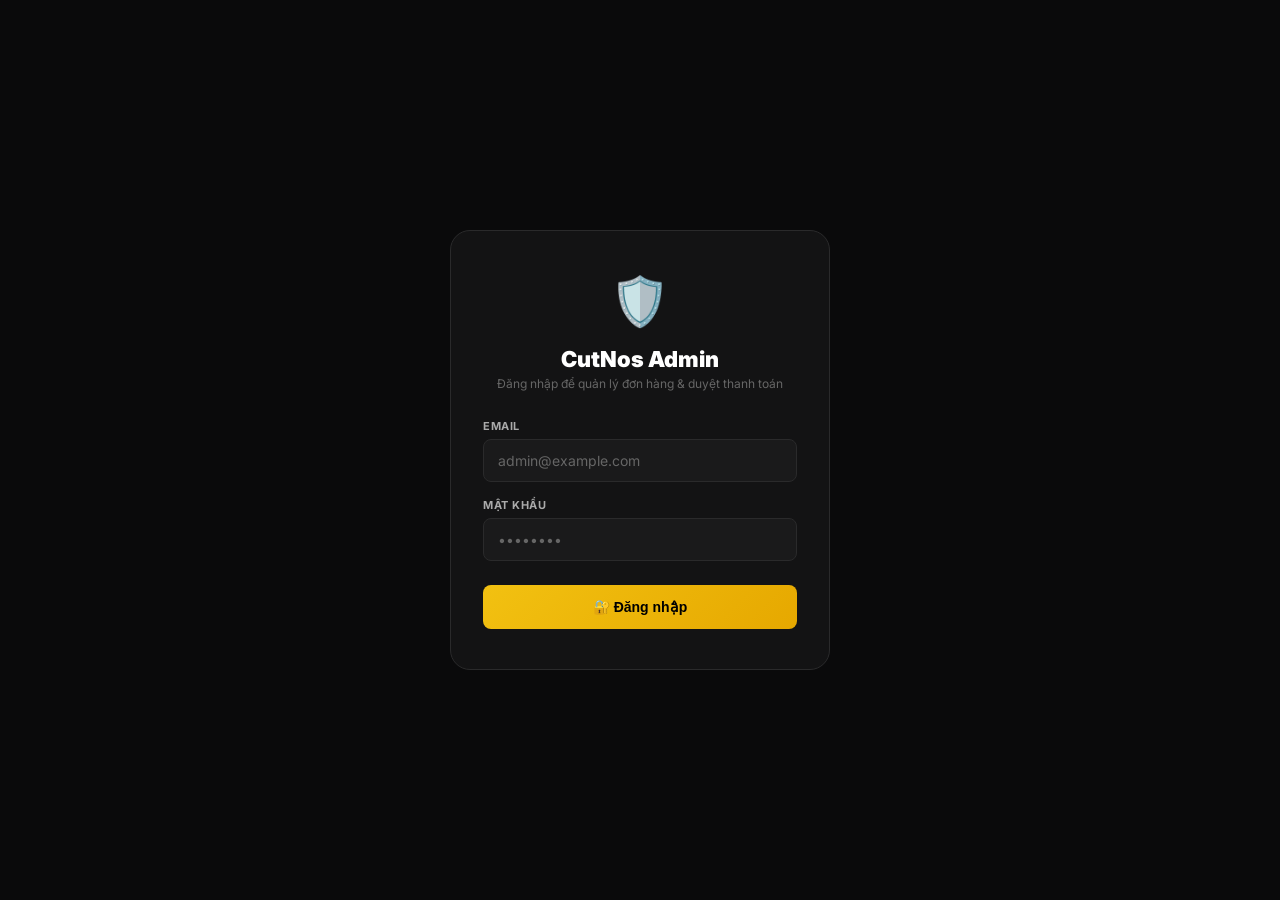
==== admin.html @ 940f5658 "update admin page for approve payment" ====
<!DOCTYPE html>
<html lang="vi">
<head>
  <meta charset="UTF-8">
  <meta name="viewport" content="width=device-width, initial-scale=1.0, maximum-scale=1.0, user-scalable=no">
  <title>CutNos Admin — Duyệt Thanh Toán</title>
  <meta name="robots" content="noindex, nofollow">
  <link href="https://fonts.googleapis.com/css2?family=Inter:wght@400;500;600;700;800;900&display=swap" rel="stylesheet">
  <style>
    *, *::before, *::after { box-sizing: border-box; margin: 0; padding: 0; }

    :root {
      --bg-primary: #0a0a0b;
      --bg-secondary: #131314;
      --bg-card: #1a1a1b;
      --border: #2a2a2b;
      --border-hover: #3a3a3b;
      --text-primary: #ffffff;
      --text-secondary: #aaaaaa;
      --text-muted: #666666;
      --accent: #f2c111;
      --accent-bg: rgba(242, 193, 17, 0.12);
      --success: #34d399;
      --success-bg: #064e3b;
      --success-btn: #059669;
      --danger: #f87171;
      --danger-bg: #450a0a;
      --danger-btn: #7f1d1d;
      --warning: #fbbf24;
      --warning-bg: #78350f;
      --pending-text: #999999;
      --pending-bg: #333333;
      --radius: 12px;
      --radius-sm: 8px;
    }

    html { font-size: 16px; -webkit-text-size-adjust: 100%; }

    body {
      font-family: 'Inter', system-ui, -apple-system, sans-serif;
      background: var(--bg-primary);
      color: var(--text-primary);
      min-height: 100vh;
      min-height: 100dvh;
      -webkit-font-smoothing: antialiased;
    }

    /* ═══════════ LOGIN ═══════════ */
    .login-container {
      display: flex; align-items: center; justify-content: center;
      min-height: 100vh; min-height: 100dvh; padding: 24px;
    }

    .login-card {
      width: 100%; max-width: 380px;
      background: var(--bg-secondary); border: 1px solid var(--border);
      border-radius: 20px; padding: 40px 32px; text-align: center;
      animation: fadeSlideUp 0.5s ease;
    }

    .login-icon { font-size: 48px; margin-bottom: 16px; }
    .login-title { font-size: 22px; font-weight: 900; margin-bottom: 4px; }
    .login-subtitle { font-size: 12px; color: var(--text-muted); margin-bottom: 28px; }

    .form-group { margin-bottom: 16px; text-align: left; }

    .form-label {
      display: block; font-size: 11px; font-weight: 700;
      color: var(--text-secondary); margin-bottom: 6px;
      text-transform: uppercase; letter-spacing: 0.5px;
    }

    .form-input {
      width: 100%; padding: 12px 14px;
      background: var(--bg-card); border: 1px solid var(--border);
      border-radius: var(--radius-sm); color: var(--text-primary);
      font-size: 14px; font-family: inherit; outline: none;
      transition: border-color 0.2s;
    }

    .form-input:focus { border-color: var(--accent); }
    .form-input::placeholder { color: var(--text-muted); }

    .login-btn {
      width: 100%; padding: 14px;
      background: linear-gradient(135deg, var(--accent), #e6a800);
      color: #000; border: none; border-radius: var(--radius-sm);
      font-size: 14px; font-weight: 800; cursor: pointer;
      transition: opacity 0.2s, transform 0.1s; margin-top: 8px;
    }

    .login-btn:hover { opacity: 0.9; }
    .login-btn:active { transform: scale(0.98); }
    .login-btn:disabled { opacity: 0.5; cursor: not-allowed; }

    .login-error {
      background: var(--danger-bg); color: var(--danger);
      padding: 10px 14px; border-radius: var(--radius-sm);
      font-size: 12px; font-weight: 600; margin-top: 16px; display: none;
    }

    .login-error.show { display: block; animation: shake 0.4s ease; }

    /* ═══════════ DASHBOARD ═══════════ */
    .admin-header {
      background: var(--bg-secondary); border-bottom: 1px solid var(--border);
      padding: 14px 16px; display: flex; justify-content: space-between;
      align-items: center; position: sticky; top: 0; z-index: 100;
      backdrop-filter: blur(12px); -webkit-backdrop-filter: blur(12px);
    }

    .admin-header h1 { font-size: 15px; font-weight: 900; }
    .admin-header-sub { font-size: 9px; color: var(--text-muted); margin-top: 1px; }
    .admin-header-right { text-align: right; }
    .admin-email { font-size: 10px; color: var(--accent); font-weight: 700; }
    .admin-role { font-size: 9px; color: var(--text-muted); }

    .logout-btn {
      font-size: 9px; color: var(--danger); background: none; border: none;
      cursor: pointer; padding: 2px 0; font-weight: 600; font-family: inherit;
    }

    .logout-btn:hover { text-decoration: underline; }

    .admin-content { max-width: 700px; margin: 0 auto; padding: 16px; }

    /* Filter */
    .filter-bar { display: flex; gap: 8px; margin-bottom: 16px; flex-wrap: wrap; }

    .filter-btn {
      padding: 8px 14px; border-radius: var(--radius-sm);
      border: 1px solid var(--border); background: var(--bg-card);
      color: var(--text-muted); font-weight: 700; font-size: 11px;
      cursor: pointer; font-family: inherit; transition: all 0.2s; white-space: nowrap;
    }

    .filter-btn.active {
      border-color: var(--accent); background: var(--accent-bg); color: var(--accent);
    }

    .refresh-btn {
      margin-left: auto; padding: 8px 14px; border-radius: var(--radius-sm);
      border: 1px solid var(--border); background: var(--bg-card);
      color: var(--text-muted); font-weight: 700; font-size: 11px;
      cursor: pointer; font-family: inherit; transition: all 0.2s;
    }

    .refresh-btn:active { transform: scale(0.95); }

    /* Order Cards */
    .order-card {
      background: var(--bg-card); border: 1px solid var(--border);
      border-radius: var(--radius); padding: 16px; margin-bottom: 12px;
      animation: fadeSlideUp 0.3s ease; transition: border-color 0.2s;
    }

    .order-card:hover { border-color: var(--border-hover); }

    .order-header {
      display: flex; justify-content: space-between;
      align-items: center; margin-bottom: 12px;
    }

    .order-id {
      font-size: 13px; font-weight: 900; color: var(--accent);
      font-family: 'Courier New', monospace;
    }

    .status-badge { padding: 3px 10px; border-radius: 6px; font-size: 10px; font-weight: 800; }
    .status-pending { background: var(--pending-bg); color: var(--pending-text); }
    .status-waiting { background: var(--warning-bg); color: var(--warning); }
    .status-approved { background: var(--success-bg); color: var(--success); }
    .status-rejected { background: var(--danger-bg); color: var(--danger); }

    .order-details {
      display: grid; grid-template-columns: 1fr 1fr;
      gap: 8px; font-size: 11px; color: var(--text-secondary);
    }

    .order-details .detail-full { grid-column: 1 / -1; }
    .order-details .val { color: var(--text-primary); font-weight: 600; }
    .order-details .val-amount { color: var(--accent); font-weight: 700; }
    .order-details .val-transfer { color: var(--success); font-weight: 700; }

    .order-actions { display: flex; gap: 8px; margin-top: 14px; }

    .btn-approve, .btn-reject {
      flex: 1; padding: 10px; border: none; border-radius: var(--radius-sm);
      font-weight: 800; font-size: 11px; cursor: pointer; font-family: inherit;
      transition: opacity 0.2s, transform 0.1s;
    }

    .btn-approve { background: var(--success-btn); color: #fff; }
    .btn-reject { background: var(--danger-btn); color: #fca5a5; }
    .btn-approve:active, .btn-reject:active { transform: scale(0.97); }
    .btn-approve:disabled, .btn-reject:disabled { opacity: 0.5; cursor: not-allowed; }

    .order-timestamp { font-size: 10px; margin-top: 8px; }
    .order-timestamp.approved { color: var(--success); }
    .order-timestamp.rejected { color: var(--danger); }

    .empty-state, .loading-state {
      text-align: center; padding: 48px 24px;
      color: var(--text-muted); font-size: 13px;
    }

    .loading-state { color: var(--accent); }
    .empty-icon { font-size: 40px; margin-bottom: 12px; }

    /* Toast */
    .toast {
      position: fixed; bottom: 24px; left: 50%;
      transform: translateX(-50%) translateY(100px);
      background: var(--bg-card); border: 1px solid var(--border);
      border-radius: var(--radius-sm); padding: 12px 20px;
      font-size: 12px; font-weight: 600; z-index: 1000;
      opacity: 0; transition: all 0.3s ease; pointer-events: none; max-width: 90vw;
    }

    .toast.show { transform: translateX(-50%) translateY(0); opacity: 1; }
    .toast.success { border-color: var(--success-btn); color: var(--success); }
    .toast.error { border-color: var(--danger-btn); color: var(--danger); }

    /* Animations */
    @keyframes fadeSlideUp {
      from { opacity: 0; transform: translateY(12px); }
      to { opacity: 1; transform: translateY(0); }
    }

    @keyframes shake {
      0%, 100% { transform: translateX(0); }
      25% { transform: translateX(-6px); }
      75% { transform: translateX(6px); }
    }

    @keyframes spin { to { transform: rotate(360deg); } }
    .spin { display: inline-block; animation: spin 1s linear infinite; }

    @media (max-width: 420px) {
      .login-card { padding: 32px 20px; }
      .order-details { grid-template-columns: 1fr; }
      .admin-header h1 { font-size: 13px; }
    }
  </style>
</head>
<body>
  <div id="admin-root"></div>
  <div id="toast" class="toast"></div>

  <script>
    // ═══════════════════════════════════════════════════════════
    // CutNos Admin Panel — Web Version
    // Only whitelisted admin email can access
    // ═══════════════════════════════════════════════════════════

    const ADMIN_EMAILS = ['thanhson.official@gmail.com'];

    const FIREBASE_CONFIG = {
      apiKey: 'AIzaSyCws6uxaHxMp0XwhNhdqJhmlISBZ75vSJE',
      projectId: 'cut-nos'
    };

    const AUTH_URL = 'https://identitytoolkit.googleapis.com/v1/accounts';
    const FIRESTORE_URL = `https://firestore.googleapis.com/v1/projects/${FIREBASE_CONFIG.projectId}/databases/(default)/documents`;

    // ═══════ STATE ═══════
    const state = {
      screen: 'login',
      token: '',
      refreshToken: '',
      email: '',
      orders: [],
      filter: 'waiting_confirmation',
      loading: false,
      actionLoading: null,
      loginLoading: false,
      loginError: ''
    };

    // ═══════ SESSION ═══════
    function saveSession() {
      try {
        localStorage.setItem('cutnos_admin_session', JSON.stringify({
          token: state.token, refreshToken: state.refreshToken, email: state.email
        }));
      } catch (e) {}
    }

    function loadSession() {
      try {
        const d = JSON.parse(localStorage.getItem('cutnos_admin_session') || '{}');
        if (d.token && d.email && ADMIN_EMAILS.includes(d.email.toLowerCase())) {
          state.token = d.token;
          state.refreshToken = d.refreshToken || '';
          state.email = d.email;
          return true;
        }
      } catch (e) {}
      return false;
    }

    function clearSession() {
      state.token = ''; state.refreshToken = ''; state.email = '';
      state.orders = []; state.screen = 'login';
      try { localStorage.removeItem('cutnos_admin_session'); } catch (e) {}
    }

    // ═══════ AUTH ═══════
    async function loginWithEmail(email, password) {
      // Check admin whitelist BEFORE calling Firebase
      if (!ADMIN_EMAILS.includes(email.toLowerCase())) {
        throw new Error('⛔ Email này không có quyền truy cập Admin Panel');
      }

      const res = await fetch(`${AUTH_URL}:signInWithPassword?key=${FIREBASE_CONFIG.apiKey}`, {
        method: 'POST',
        headers: { 'Content-Type': 'application/json' },
        body: JSON.stringify({ email, password, returnSecureToken: true })
      });

      const data = await res.json();
      if (!res.ok) {
        const msg = data.error?.message || 'Đăng nhập thất bại';
        const friendly = {
          'EMAIL_NOT_FOUND': 'Email không tồn tại',
          'INVALID_PASSWORD': 'Mật khẩu không đúng',
          'INVALID_LOGIN_CREDENTIALS': 'Email hoặc mật khẩu không đúng',
          'USER_DISABLED': 'Tài khoản đã bị vô hiệu hóa',
          'TOO_MANY_ATTEMPTS_TRY_LATER': 'Quá nhiều lần thử. Vui lòng đợi.'
        };
        throw new Error(friendly[msg] || msg);
      }

      return { token: data.idToken, refreshToken: data.refreshToken, email: data.email };
    }

    async function refreshAuthToken() {
      if (!state.refreshToken) return false;
      try {
        const res = await fetch(`https://securetoken.googleapis.com/v1/token?key=${FIREBASE_CONFIG.apiKey}`, {
          method: 'POST',
          headers: { 'Content-Type': 'application/x-www-form-urlencoded' },
          body: `grant_type=refresh_token&refresh_token=${state.refreshToken}`
        });
        const data = await res.json();
        if (res.ok && data.id_token) {
          state.token = data.id_token;
          state.refreshToken = data.refresh_token || state.refreshToken;
          saveSession();
          return true;
        }
      } catch (e) {}
      return false;
    }

    // ═══════ FIRESTORE ═══════
    async function firestoreRequest(path, options = {}) {
      let res = await fetch(`${FIRESTORE_URL}${path}`, {
        ...options,
        headers: {
          'Content-Type': 'application/json',
          'Authorization': `Bearer ${state.token}`,
          ...(options.headers || {})
        }
      });

      if (res.status === 401 || res.status === 403) {
        const refreshed = await refreshAuthToken();
        if (refreshed) {
          res = await fetch(`${FIRESTORE_URL}${path}`, {
            ...options,
            headers: {
              'Content-Type': 'application/json',
              'Authorization': `Bearer ${state.token}`,
              ...(options.headers || {})
            }
          });
        } else {
          clearSession(); render();
          showToast('Phiên đăng nhập hết hạn. Vui lòng đăng nhập lại.', 'error');
          throw new Error('Session expired');
        }
      }
      return res;
    }

    function parseOrderFields(fields) {
      return {
        orderId: fields?.orderId?.stringValue || '',
        userId: fields?.userId?.stringValue || '',
        userEmail: fields?.userEmail?.stringValue || '',
        userName: fields?.userName?.stringValue || '',
        plan: fields?.plan?.stringValue || 'monthly',
        amount: parseInt(fields?.amount?.integerValue || '0', 10),
        status: fields?.status?.stringValue || 'pending',
        transferContent: fields?.transferContent?.stringValue || '',
        createdAt: fields?.createdAt?.stringValue || '',
        approvedAt: fields?.approvedAt?.stringValue || null,
        rejectedAt: fields?.rejectedAt?.stringValue || null
      };
    }

    async function loadOrders() {
      state.loading = true; render();
      try {
        const query = state.filter === 'waiting_confirmation'
          ? {
              structuredQuery: {
                from: [{ collectionId: 'orders' }],
                where: { fieldFilter: { field: { fieldPath: 'status' }, op: 'EQUAL', value: { stringValue: 'waiting_confirmation' } } },
                orderBy: [{ field: { fieldPath: 'createdAt' }, direction: 'DESCENDING' }]
              }
            }
          : {
              structuredQuery: {
                from: [{ collectionId: 'orders' }],
                orderBy: [{ field: { fieldPath: 'createdAt' }, direction: 'DESCENDING' }],
                limit: 100
              }
            };

        const res = await firestoreRequest(':runQuery', { method: 'POST', body: JSON.stringify(query) });
        if (!res.ok) { state.orders = []; }
        else {
          const results = await res.json();
          state.orders = Array.isArray(results)
            ? results.filter(r => r.document?.fields).map(r => parseOrderFields(r.document.fields))
            : [];
        }
      } catch (e) {
        if (e.message !== 'Session expired') { state.orders = []; }
      }
      state.loading = false; render();
    }

    async function approveOrder(orderId) {
      if (!confirm(`Xác nhận DUYỆT đơn hàng ${orderId}?\n\nĐiều này sẽ áp dụng gói PRO cho user.`)) return;
      state.actionLoading = orderId; render();

      try {
        const orderRes = await firestoreRequest(`/orders/${orderId}`);
        if (!orderRes.ok) throw new Error('Không tìm thấy đơn hàng');
        const orderData = await orderRes.json();
        const order = parseOrderFields(orderData.fields);
        if (order.status === 'approved') throw new Error('Đơn hàng đã được duyệt trước đó');

        await firestoreRequest(`/orders/${orderId}?updateMask.fieldPaths=status&updateMask.fieldPaths=approvedAt`, {
          method: 'PATCH',
          body: JSON.stringify({ fields: {
            status: { stringValue: 'approved' },
            approvedAt: { stringValue: new Date().toISOString() }
          }})
        });

        // Upgrade user PRO
        const userId = order.userId;
        let baseDate = new Date();
        try {
          const userRes = await firestoreRequest(`/users/${userId}`);
          if (userRes.ok) {
            const ud = await userRes.json();
            const tier = ud.fields?.tier?.stringValue;
            const exp = ud.fields?.pro_expires_at?.stringValue;
            if (tier === 'pro' && exp) {
              const d = new Date(exp);
              if (!isNaN(d.getTime()) && d > baseDate) baseDate = d;
            }
          }
        } catch (e) {}

        let addDays = 30;
        if (order.plan === 'weekly') addDays = 7;
        else if (order.plan === 'yearly') addDays = 365;
        const proExpiresAt = new Date(baseDate.getTime() + addDays * 86400000).toISOString();

        await firestoreRequest(`/users/${userId}?updateMask.fieldPaths=tier&updateMask.fieldPaths=post_limit&updateMask.fieldPaths=workflow_limit&updateMask.fieldPaths=pro_expires_at&updateMask.fieldPaths=updatedAt`, {
          method: 'PATCH',
          body: JSON.stringify({ fields: {
            tier: { stringValue: 'pro' },
            post_limit: { integerValue: 999999 },
            workflow_limit: { integerValue: 999999 },
            pro_expires_at: { stringValue: proExpiresAt },
            updatedAt: { stringValue: new Date().toISOString() }
          }})
        });

        showToast(`✅ Đã duyệt đơn ${orderId}!`, 'success');
        await loadOrders();
      } catch (e) {
        showToast('Lỗi: ' + (e.message || 'Unknown'), 'error');
      }
      state.actionLoading = null; render();
    }

    async function rejectOrder(orderId) {
      if (!confirm(`Xác nhận TỪ CHỐI đơn hàng ${orderId}?`)) return;
      state.actionLoading = orderId; render();

      try {
        await firestoreRequest(`/orders/${orderId}?updateMask.fieldPaths=status&updateMask.fieldPaths=rejectedAt`, {
          method: 'PATCH',
          body: JSON.stringify({ fields: {
            status: { stringValue: 'rejected' },
            rejectedAt: { stringValue: new Date().toISOString() }
          }})
        });
        showToast(`❌ Đã từ chối đơn ${orderId}`, 'success');
        await loadOrders();
      } catch (e) {
        showToast('Lỗi: ' + (e.message || 'Unknown'), 'error');
      }
      state.actionLoading = null; render();
    }

    // ═══════ HELPERS ═══════
    function formatDate(iso) {
      if (!iso) return '—';
      return new Date(iso).toLocaleString('vi-VN');
    }

    function formatAmount(amount) { return amount.toLocaleString('vi-VN') + 'đ'; }

    function planLabel(plan) {
      if (plan === 'weekly') return '📅 Tuần (7 ngày)';
      if (plan === 'yearly') return '🗓️ Năm (365 ngày)';
      return '📆 Tháng (30 ngày)';
    }

    function statusBadge(status) {
      const map = {
        pending:              { cls: 'status-pending', label: 'Chờ CK' },
        waiting_confirmation: { cls: 'status-waiting', label: '⏳ Chờ duyệt' },
        approved:             { cls: 'status-approved', label: '✅ Đã duyệt' },
        rejected:             { cls: 'status-rejected', label: '❌ Từ chối' }
      };
      const s = map[status] || map.pending;
      return `<span class="status-badge ${s.cls}">${s.label}</span>`;
    }

    function showToast(message, type) {
      const el = document.getElementById('toast');
      el.textContent = message;
      el.className = `toast ${type} show`;
      clearTimeout(el._timer);
      el._timer = setTimeout(() => { el.className = 'toast'; }, 3000);
    }

    // ═══════ RENDER ═══════
    function render() {
      const root = document.getElementById('admin-root');
      if (!root) return;
      if (state.screen === 'login') {
        root.innerHTML = renderLogin();
        bindLoginEvents();
      } else {
        root.innerHTML = renderDashboard();
        bindDashboardEvents();
      }
    }

    function renderLogin() {
      return `
        <div class="login-container">
          <div class="login-card">
            <div class="login-icon">🛡️</div>
            <div class="login-title">CutNos Admin</div>
            <div class="login-subtitle">Đăng nhập để quản lý đơn hàng & duyệt thanh toán</div>
            <form id="login-form">
              <div class="form-group">
                <label class="form-label" for="email">Email</label>
                <input class="form-input" id="email" type="email" placeholder="admin@example.com" autocomplete="email" required>
              </div>
              <div class="form-group">
                <label class="form-label" for="password">Mật khẩu</label>
                <input class="form-input" id="password" type="password" placeholder="••••••••" autocomplete="current-password" required>
              </div>
              <button type="submit" class="login-btn" id="login-btn">
                ${state.loginLoading ? '<span class="spin">⏳</span> Đang đăng nhập...' : '🔐 Đăng nhập'}
              </button>
            </form>
            <div class="login-error ${state.loginError ? 'show' : ''}">${state.loginError}</div>
          </div>
        </div>`;
    }

    function renderDashboard() {
      const waitingCount = state.filter === 'waiting_confirmation'
        ? state.orders.length
        : state.orders.filter(o => o.status === 'waiting_confirmation').length;

      let ordersHtml;
      if (state.loading) {
        ordersHtml = `<div class="loading-state"><div class="empty-icon"><span class="spin">⏳</span></div>Đang tải đơn hàng...</div>`;
      } else if (state.orders.length === 0) {
        ordersHtml = `<div class="empty-state"><div class="empty-icon">📭</div>Không có đơn hàng nào</div>`;
      } else {
        ordersHtml = state.orders.map(o => `
          <div class="order-card">
            <div class="order-header">
              <span class="order-id">${o.orderId}</span>
              ${statusBadge(o.status)}
            </div>
            <div class="order-details">
              <div>👤 <span class="val">${o.userName || o.userEmail}</span></div>
              <div>📧 ${o.userEmail}</div>
              <div>📦 ${planLabel(o.plan)}</div>
              <div>💰 <span class="val-amount">${formatAmount(o.amount)}</span></div>
              <div class="detail-full">📝 Nội dung CK: <span class="val-transfer">${o.transferContent}</span></div>
              <div class="detail-full">🕐 ${formatDate(o.createdAt)}</div>
            </div>
            ${o.status === 'waiting_confirmation' ? `
              <div class="order-actions">
                <button class="btn-approve" data-approve="${o.orderId}" ${state.actionLoading === o.orderId ? 'disabled' : ''}>
                  ${state.actionLoading === o.orderId ? '<span class="spin">⏳</span> Đang xử lý...' : '✅ Duyệt & Kích hoạt PRO'}
                </button>
                <button class="btn-reject" data-reject="${o.orderId}" ${state.actionLoading === o.orderId ? 'disabled' : ''}>
                  ${state.actionLoading === o.orderId ? '⏳...' : '❌ Từ chối'}
                </button>
              </div>` : ''}
            ${o.status === 'approved' && o.approvedAt ? `<div class="order-timestamp approved">Duyệt lúc: ${formatDate(o.approvedAt)}</div>` : ''}
            ${o.status === 'rejected' && o.rejectedAt ? `<div class="order-timestamp rejected">Từ chối lúc: ${formatDate(o.rejectedAt)}</div>` : ''}
          </div>`).join('');
      }

      return `
        <div class="admin-header">
          <div>
            <h1>🛡️ CutNos Admin</h1>
            <div class="admin-header-sub">Quản lý đơn hàng & duyệt thanh toán PRO</div>
          </div>
          <div class="admin-header-right">
            <div class="admin-email">${state.email}</div>
            <div class="admin-role">Admin</div>
            <button class="logout-btn" id="logout-btn">Đăng xuất</button>
          </div>
        </div>
        <div class="admin-content">
          <div class="filter-bar">
            <button class="filter-btn ${state.filter === 'waiting_confirmation' ? 'active' : ''}" data-filter="waiting_confirmation">
              ⏳ Chờ duyệt (${waitingCount})
            </button>
            <button class="filter-btn ${state.filter === 'all' ? 'active' : ''}" data-filter="all">
              📋 Tất cả
            </button>
            <button class="refresh-btn" id="refresh-btn">🔄 Làm mới</button>
          </div>
          ${ordersHtml}
        </div>`;
    }

    // ═══════ EVENTS ═══════
    function bindLoginEvents() {
      const form = document.getElementById('login-form');
      if (!form) return;
      form.addEventListener('submit', async (e) => {
        e.preventDefault();
        const email = document.getElementById('email').value.trim();
        const password = document.getElementById('password').value;

        if (!email || !password) {
          state.loginError = 'Vui lòng nhập đầy đủ email và mật khẩu';
          render(); return;
        }

        state.loginLoading = true; state.loginError = ''; render();
        try {
          const result = await loginWithEmail(email, password);
          state.token = result.token;
          state.refreshToken = result.refreshToken;
          state.email = result.email;
          state.screen = 'dashboard';
          saveSession(); render(); loadOrders(); startAutoRefresh();
        } catch (err) {
          state.loginError = err.message;
          state.loginLoading = false; render();
        }
      });
    }

    function bindDashboardEvents() {
      document.getElementById('logout-btn')?.addEventListener('click', () => {
        if (confirm('Bạn muốn đăng xuất?')) { clearSession(); render(); }
      });

      document.querySelectorAll('[data-filter]').forEach(btn => {
        btn.addEventListener('click', () => { state.filter = btn.dataset.filter; loadOrders(); });
      });

      document.getElementById('refresh-btn')?.addEventListener('click', () => loadOrders());

      document.querySelectorAll('[data-approve]').forEach(btn => {
        btn.addEventListener('click', () => approveOrder(btn.dataset.approve));
      });

      document.querySelectorAll('[data-reject]').forEach(btn => {
        btn.addEventListener('click', () => rejectOrder(btn.dataset.reject));
      });
    }

    // ═══════ AUTO REFRESH (60s) ═══════
    let autoRefreshTimer = null;
    function startAutoRefresh() {
      stopAutoRefresh();
      autoRefreshTimer = setInterval(() => {
        if (state.screen === 'dashboard' && !state.loading && !state.actionLoading) loadOrders();
      }, 60000);
    }
    function stopAutoRefresh() { if (autoRefreshTimer) { clearInterval(autoRefreshTimer); autoRefreshTimer = null; } }

    document.addEventListener('visibilitychange', () => {
      if (document.hidden) stopAutoRefresh();
      else if (state.screen === 'dashboard') { loadOrders(); startAutoRefresh(); }
    });

    // ═══════ INIT ═══════
    if (loadSession()) {
      state.screen = 'dashboard'; render(); loadOrders(); startAutoRefresh();
    } else {
      state.screen = 'login'; render();
    }
  </script>
</body>
</html>
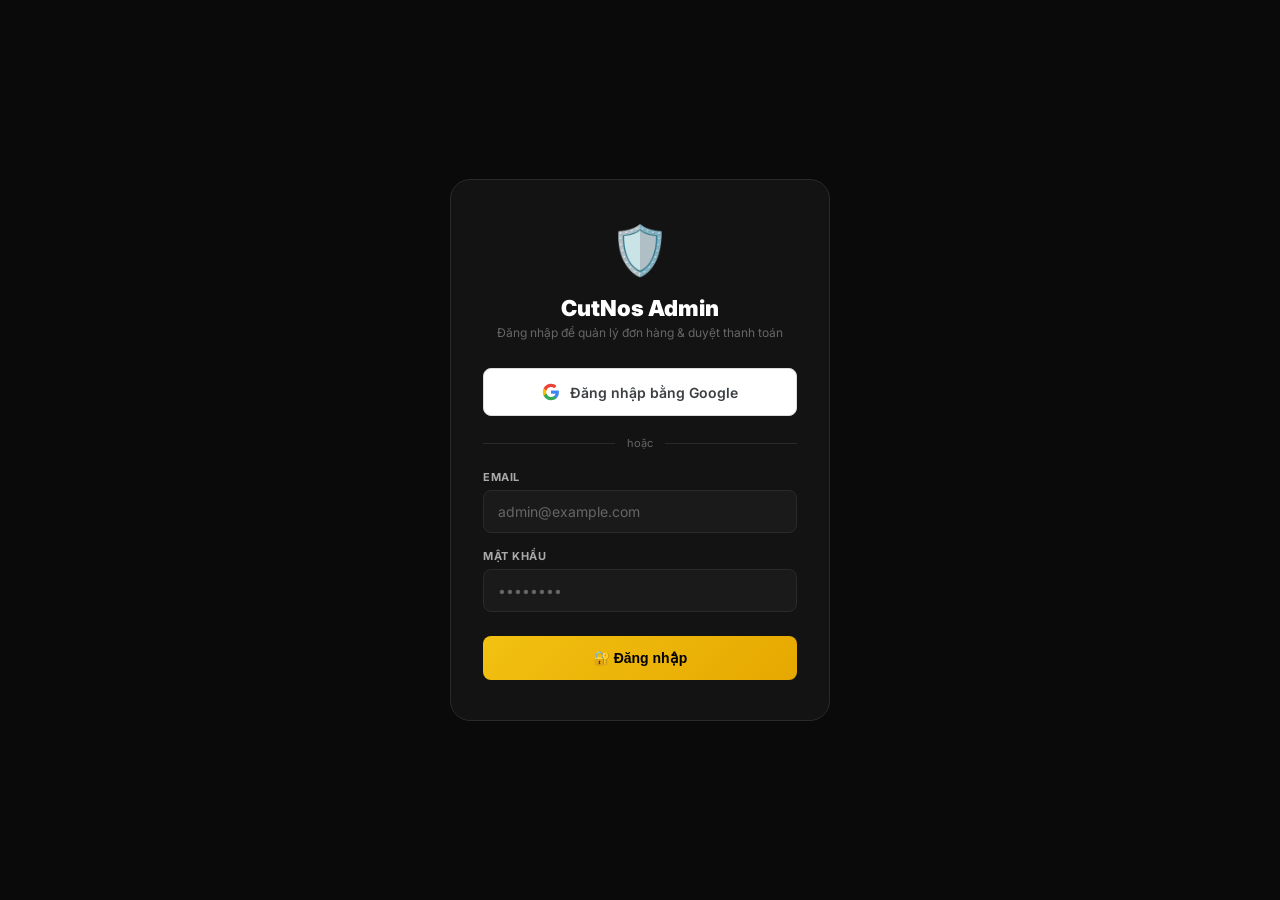
==== commit 59e85b3f: "Add Google Sign-In to admin panel" ====
--- a/admin.html
+++ b/admin.html
@@ -1,13 +1,21 @@
 <!DOCTYPE html>
 <html lang="vi">
+
 <head>
   <meta charset="UTF-8">
   <meta name="viewport" content="width=device-width, initial-scale=1.0, maximum-scale=1.0, user-scalable=no">
   <title>CutNos Admin — Duyệt Thanh Toán</title>
   <meta name="robots" content="noindex, nofollow">
-  <link href="https://fonts.googleapis.com/css2?family=Inter:wght@400;500;600;700;800;900&display=swap" rel="stylesheet">
+  <link href="https://fonts.googleapis.com/css2?family=Inter:wght@400;500;600;700;800;900&display=swap"
+    rel="stylesheet">
   <style>
-    *, *::before, *::after { box-sizing: border-box; margin: 0; padding: 0; }
+    *,
+    *::before,
+    *::after {
+      box-sizing: border-box;
+      margin: 0;
+      padding: 0;
+    }
 
     :root {
       --bg-primary: #0a0a0b;
@@ -34,7 +42,10 @@
       --radius-sm: 8px;
     }
 
-    html { font-size: 16px; -webkit-text-size-adjust: 100%; }
+    html {
+      font-size: 16px;
+      -webkit-text-size-adjust: 100%;
+    }
 
     body {
       font-family: 'Inter', system-ui, -apple-system, sans-serif;
@@ -47,202 +58,527 @@
 
     /* ═══════════ LOGIN ═══════════ */
     .login-container {
-      display: flex; align-items: center; justify-content: center;
-      min-height: 100vh; min-height: 100dvh; padding: 24px;
+      display: flex;
+      align-items: center;
+      justify-content: center;
+      min-height: 100vh;
+      min-height: 100dvh;
+      padding: 24px;
     }
 
     .login-card {
-      width: 100%; max-width: 380px;
-      background: var(--bg-secondary); border: 1px solid var(--border);
-      border-radius: 20px; padding: 40px 32px; text-align: center;
+      width: 100%;
+      max-width: 380px;
+      background: var(--bg-secondary);
+      border: 1px solid var(--border);
+      border-radius: 20px;
+      padding: 40px 32px;
+      text-align: center;
       animation: fadeSlideUp 0.5s ease;
     }
 
-    .login-icon { font-size: 48px; margin-bottom: 16px; }
-    .login-title { font-size: 22px; font-weight: 900; margin-bottom: 4px; }
-    .login-subtitle { font-size: 12px; color: var(--text-muted); margin-bottom: 28px; }
-
-    .form-group { margin-bottom: 16px; text-align: left; }
+    .login-icon {
+      font-size: 48px;
+      margin-bottom: 16px;
+    }
+
+    .login-title {
+      font-size: 22px;
+      font-weight: 900;
+      margin-bottom: 4px;
+    }
+
+    .login-subtitle {
+      font-size: 12px;
+      color: var(--text-muted);
+      margin-bottom: 28px;
+    }
+
+    .form-group {
+      margin-bottom: 16px;
+      text-align: left;
+    }
 
     .form-label {
-      display: block; font-size: 11px; font-weight: 700;
-      color: var(--text-secondary); margin-bottom: 6px;
-      text-transform: uppercase; letter-spacing: 0.5px;
+      display: block;
+      font-size: 11px;
+      font-weight: 700;
+      color: var(--text-secondary);
+      margin-bottom: 6px;
+      text-transform: uppercase;
+      letter-spacing: 0.5px;
     }
 
     .form-input {
-      width: 100%; padding: 12px 14px;
-      background: var(--bg-card); border: 1px solid var(--border);
-      border-radius: var(--radius-sm); color: var(--text-primary);
-      font-size: 14px; font-family: inherit; outline: none;
+      width: 100%;
+      padding: 12px 14px;
+      background: var(--bg-card);
+      border: 1px solid var(--border);
+      border-radius: var(--radius-sm);
+      color: var(--text-primary);
+      font-size: 14px;
+      font-family: inherit;
+      outline: none;
       transition: border-color 0.2s;
     }
 
-    .form-input:focus { border-color: var(--accent); }
-    .form-input::placeholder { color: var(--text-muted); }
+    .form-input:focus {
+      border-color: var(--accent);
+    }
+
+    .form-input::placeholder {
+      color: var(--text-muted);
+    }
 
     .login-btn {
-      width: 100%; padding: 14px;
+      width: 100%;
+      padding: 14px;
       background: linear-gradient(135deg, var(--accent), #e6a800);
-      color: #000; border: none; border-radius: var(--radius-sm);
-      font-size: 14px; font-weight: 800; cursor: pointer;
-      transition: opacity 0.2s, transform 0.1s; margin-top: 8px;
-    }
-
-    .login-btn:hover { opacity: 0.9; }
-    .login-btn:active { transform: scale(0.98); }
-    .login-btn:disabled { opacity: 0.5; cursor: not-allowed; }
+      color: #000;
+      border: none;
+      border-radius: var(--radius-sm);
+      font-size: 14px;
+      font-weight: 800;
+      cursor: pointer;
+      transition: opacity 0.2s, transform 0.1s;
+      margin-top: 8px;
+    }
+
+    .login-btn:hover {
+      opacity: 0.9;
+    }
+
+    .login-btn:active {
+      transform: scale(0.98);
+    }
+
+    .login-btn:disabled {
+      opacity: 0.5;
+      cursor: not-allowed;
+    }
 
     .login-error {
-      background: var(--danger-bg); color: var(--danger);
-      padding: 10px 14px; border-radius: var(--radius-sm);
-      font-size: 12px; font-weight: 600; margin-top: 16px; display: none;
-    }
-
-    .login-error.show { display: block; animation: shake 0.4s ease; }
+      background: var(--danger-bg);
+      color: var(--danger);
+      padding: 10px 14px;
+      border-radius: var(--radius-sm);
+      font-size: 12px;
+      font-weight: 600;
+      margin-top: 16px;
+      display: none;
+    }
+
+    .login-error.show {
+      display: block;
+      animation: shake 0.4s ease;
+    }
 
     /* ═══════════ DASHBOARD ═══════════ */
     .admin-header {
-      background: var(--bg-secondary); border-bottom: 1px solid var(--border);
-      padding: 14px 16px; display: flex; justify-content: space-between;
-      align-items: center; position: sticky; top: 0; z-index: 100;
-      backdrop-filter: blur(12px); -webkit-backdrop-filter: blur(12px);
-    }
-
-    .admin-header h1 { font-size: 15px; font-weight: 900; }
-    .admin-header-sub { font-size: 9px; color: var(--text-muted); margin-top: 1px; }
-    .admin-header-right { text-align: right; }
-    .admin-email { font-size: 10px; color: var(--accent); font-weight: 700; }
-    .admin-role { font-size: 9px; color: var(--text-muted); }
+      background: var(--bg-secondary);
+      border-bottom: 1px solid var(--border);
+      padding: 14px 16px;
+      display: flex;
+      justify-content: space-between;
+      align-items: center;
+      position: sticky;
+      top: 0;
+      z-index: 100;
+      backdrop-filter: blur(12px);
+      -webkit-backdrop-filter: blur(12px);
+    }
+
+    .admin-header h1 {
+      font-size: 15px;
+      font-weight: 900;
+    }
+
+    .admin-header-sub {
+      font-size: 9px;
+      color: var(--text-muted);
+      margin-top: 1px;
+    }
+
+    .admin-header-right {
+      text-align: right;
+    }
+
+    .admin-email {
+      font-size: 10px;
+      color: var(--accent);
+      font-weight: 700;
+    }
+
+    .admin-role {
+      font-size: 9px;
+      color: var(--text-muted);
+    }
 
     .logout-btn {
-      font-size: 9px; color: var(--danger); background: none; border: none;
-      cursor: pointer; padding: 2px 0; font-weight: 600; font-family: inherit;
-    }
-
-    .logout-btn:hover { text-decoration: underline; }
-
-    .admin-content { max-width: 700px; margin: 0 auto; padding: 16px; }
+      font-size: 9px;
+      color: var(--danger);
+      background: none;
+      border: none;
+      cursor: pointer;
+      padding: 2px 0;
+      font-weight: 600;
+      font-family: inherit;
+    }
+
+    .logout-btn:hover {
+      text-decoration: underline;
+    }
+
+    .admin-content {
+      max-width: 700px;
+      margin: 0 auto;
+      padding: 16px;
+    }
 
     /* Filter */
-    .filter-bar { display: flex; gap: 8px; margin-bottom: 16px; flex-wrap: wrap; }
+    .filter-bar {
+      display: flex;
+      gap: 8px;
+      margin-bottom: 16px;
+      flex-wrap: wrap;
+    }
 
     .filter-btn {
-      padding: 8px 14px; border-radius: var(--radius-sm);
-      border: 1px solid var(--border); background: var(--bg-card);
-      color: var(--text-muted); font-weight: 700; font-size: 11px;
-      cursor: pointer; font-family: inherit; transition: all 0.2s; white-space: nowrap;
+      padding: 8px 14px;
+      border-radius: var(--radius-sm);
+      border: 1px solid var(--border);
+      background: var(--bg-card);
+      color: var(--text-muted);
+      font-weight: 700;
+      font-size: 11px;
+      cursor: pointer;
+      font-family: inherit;
+      transition: all 0.2s;
+      white-space: nowrap;
     }
 
     .filter-btn.active {
-      border-color: var(--accent); background: var(--accent-bg); color: var(--accent);
+      border-color: var(--accent);
+      background: var(--accent-bg);
+      color: var(--accent);
     }
 
     .refresh-btn {
-      margin-left: auto; padding: 8px 14px; border-radius: var(--radius-sm);
-      border: 1px solid var(--border); background: var(--bg-card);
-      color: var(--text-muted); font-weight: 700; font-size: 11px;
-      cursor: pointer; font-family: inherit; transition: all 0.2s;
-    }
-
-    .refresh-btn:active { transform: scale(0.95); }
+      margin-left: auto;
+      padding: 8px 14px;
+      border-radius: var(--radius-sm);
+      border: 1px solid var(--border);
+      background: var(--bg-card);
+      color: var(--text-muted);
+      font-weight: 700;
+      font-size: 11px;
+      cursor: pointer;
+      font-family: inherit;
+      transition: all 0.2s;
+    }
+
+    .refresh-btn:active {
+      transform: scale(0.95);
+    }
 
     /* Order Cards */
     .order-card {
-      background: var(--bg-card); border: 1px solid var(--border);
-      border-radius: var(--radius); padding: 16px; margin-bottom: 12px;
-      animation: fadeSlideUp 0.3s ease; transition: border-color 0.2s;
-    }
-
-    .order-card:hover { border-color: var(--border-hover); }
+      background: var(--bg-card);
+      border: 1px solid var(--border);
+      border-radius: var(--radius);
+      padding: 16px;
+      margin-bottom: 12px;
+      animation: fadeSlideUp 0.3s ease;
+      transition: border-color 0.2s;
+    }
+
+    .order-card:hover {
+      border-color: var(--border-hover);
+    }
 
     .order-header {
-      display: flex; justify-content: space-between;
-      align-items: center; margin-bottom: 12px;
+      display: flex;
+      justify-content: space-between;
+      align-items: center;
+      margin-bottom: 12px;
     }
 
     .order-id {
-      font-size: 13px; font-weight: 900; color: var(--accent);
+      font-size: 13px;
+      font-weight: 900;
+      color: var(--accent);
       font-family: 'Courier New', monospace;
     }
 
-    .status-badge { padding: 3px 10px; border-radius: 6px; font-size: 10px; font-weight: 800; }
-    .status-pending { background: var(--pending-bg); color: var(--pending-text); }
-    .status-waiting { background: var(--warning-bg); color: var(--warning); }
-    .status-approved { background: var(--success-bg); color: var(--success); }
-    .status-rejected { background: var(--danger-bg); color: var(--danger); }
+    .status-badge {
+      padding: 3px 10px;
+      border-radius: 6px;
+      font-size: 10px;
+      font-weight: 800;
+    }
+
+    .status-pending {
+      background: var(--pending-bg);
+      color: var(--pending-text);
+    }
+
+    .status-waiting {
+      background: var(--warning-bg);
+      color: var(--warning);
+    }
+
+    .status-approved {
+      background: var(--success-bg);
+      color: var(--success);
+    }
+
+    .status-rejected {
+      background: var(--danger-bg);
+      color: var(--danger);
+    }
 
     .order-details {
-      display: grid; grid-template-columns: 1fr 1fr;
-      gap: 8px; font-size: 11px; color: var(--text-secondary);
-    }
-
-    .order-details .detail-full { grid-column: 1 / -1; }
-    .order-details .val { color: var(--text-primary); font-weight: 600; }
-    .order-details .val-amount { color: var(--accent); font-weight: 700; }
-    .order-details .val-transfer { color: var(--success); font-weight: 700; }
-
-    .order-actions { display: flex; gap: 8px; margin-top: 14px; }
-
-    .btn-approve, .btn-reject {
-      flex: 1; padding: 10px; border: none; border-radius: var(--radius-sm);
-      font-weight: 800; font-size: 11px; cursor: pointer; font-family: inherit;
+      display: grid;
+      grid-template-columns: 1fr 1fr;
+      gap: 8px;
+      font-size: 11px;
+      color: var(--text-secondary);
+    }
+
+    .order-details .detail-full {
+      grid-column: 1 / -1;
+    }
+
+    .order-details .val {
+      color: var(--text-primary);
+      font-weight: 600;
+    }
+
+    .order-details .val-amount {
+      color: var(--accent);
+      font-weight: 700;
+    }
+
+    .order-details .val-transfer {
+      color: var(--success);
+      font-weight: 700;
+    }
+
+    .order-actions {
+      display: flex;
+      gap: 8px;
+      margin-top: 14px;
+    }
+
+    .btn-approve,
+    .btn-reject {
+      flex: 1;
+      padding: 10px;
+      border: none;
+      border-radius: var(--radius-sm);
+      font-weight: 800;
+      font-size: 11px;
+      cursor: pointer;
+      font-family: inherit;
       transition: opacity 0.2s, transform 0.1s;
     }
 
-    .btn-approve { background: var(--success-btn); color: #fff; }
-    .btn-reject { background: var(--danger-btn); color: #fca5a5; }
-    .btn-approve:active, .btn-reject:active { transform: scale(0.97); }
-    .btn-approve:disabled, .btn-reject:disabled { opacity: 0.5; cursor: not-allowed; }
-
-    .order-timestamp { font-size: 10px; margin-top: 8px; }
-    .order-timestamp.approved { color: var(--success); }
-    .order-timestamp.rejected { color: var(--danger); }
-
-    .empty-state, .loading-state {
-      text-align: center; padding: 48px 24px;
-      color: var(--text-muted); font-size: 13px;
-    }
-
-    .loading-state { color: var(--accent); }
-    .empty-icon { font-size: 40px; margin-bottom: 12px; }
+    .btn-approve {
+      background: var(--success-btn);
+      color: #fff;
+    }
+
+    .btn-reject {
+      background: var(--danger-btn);
+      color: #fca5a5;
+    }
+
+    .btn-approve:active,
+    .btn-reject:active {
+      transform: scale(0.97);
+    }
+
+    .btn-approve:disabled,
+    .btn-reject:disabled {
+      opacity: 0.5;
+      cursor: not-allowed;
+    }
+
+    .order-timestamp {
+      font-size: 10px;
+      margin-top: 8px;
+    }
+
+    .order-timestamp.approved {
+      color: var(--success);
+    }
+
+    .order-timestamp.rejected {
+      color: var(--danger);
+    }
+
+    .empty-state,
+    .loading-state {
+      text-align: center;
+      padding: 48px 24px;
+      color: var(--text-muted);
+      font-size: 13px;
+    }
+
+    .loading-state {
+      color: var(--accent);
+    }
+
+    .empty-icon {
+      font-size: 40px;
+      margin-bottom: 12px;
+    }
 
     /* Toast */
     .toast {
-      position: fixed; bottom: 24px; left: 50%;
+      position: fixed;
+      bottom: 24px;
+      left: 50%;
       transform: translateX(-50%) translateY(100px);
-      background: var(--bg-card); border: 1px solid var(--border);
-      border-radius: var(--radius-sm); padding: 12px 20px;
-      font-size: 12px; font-weight: 600; z-index: 1000;
-      opacity: 0; transition: all 0.3s ease; pointer-events: none; max-width: 90vw;
-    }
-
-    .toast.show { transform: translateX(-50%) translateY(0); opacity: 1; }
-    .toast.success { border-color: var(--success-btn); color: var(--success); }
-    .toast.error { border-color: var(--danger-btn); color: var(--danger); }
+      background: var(--bg-card);
+      border: 1px solid var(--border);
+      border-radius: var(--radius-sm);
+      padding: 12px 20px;
+      font-size: 12px;
+      font-weight: 600;
+      z-index: 1000;
+      opacity: 0;
+      transition: all 0.3s ease;
+      pointer-events: none;
+      max-width: 90vw;
+    }
+
+    .toast.show {
+      transform: translateX(-50%) translateY(0);
+      opacity: 1;
+    }
+
+    .toast.success {
+      border-color: var(--success-btn);
+      color: var(--success);
+    }
+
+    .toast.error {
+      border-color: var(--danger-btn);
+      color: var(--danger);
+    }
 
     /* Animations */
     @keyframes fadeSlideUp {
-      from { opacity: 0; transform: translateY(12px); }
-      to { opacity: 1; transform: translateY(0); }
+      from {
+        opacity: 0;
+        transform: translateY(12px);
+      }
+
+      to {
+        opacity: 1;
+        transform: translateY(0);
+      }
     }
 
     @keyframes shake {
-      0%, 100% { transform: translateX(0); }
-      25% { transform: translateX(-6px); }
-      75% { transform: translateX(6px); }
-    }
-
-    @keyframes spin { to { transform: rotate(360deg); } }
-    .spin { display: inline-block; animation: spin 1s linear infinite; }
+
+      0%,
+      100% {
+        transform: translateX(0);
+      }
+
+      25% {
+        transform: translateX(-6px);
+      }
+
+      75% {
+        transform: translateX(6px);
+      }
+    }
+
+    @keyframes spin {
+      to {
+        transform: rotate(360deg);
+      }
+    }
+
+    .spin {
+      display: inline-block;
+      animation: spin 1s linear infinite;
+    }
+
+    .google-btn {
+      width: 100%;
+      padding: 14px;
+      background: #fff;
+      color: #3c4043;
+      border: 1px solid #dadce0;
+      border-radius: var(--radius-sm);
+      font-size: 14px;
+      font-weight: 600;
+      cursor: pointer;
+      font-family: inherit;
+      display: flex;
+      align-items: center;
+      justify-content: center;
+      gap: 10px;
+      transition: background 0.2s, box-shadow 0.2s;
+      margin-top: 8px;
+    }
+
+    .google-btn:hover {
+      background: #f7f8f8;
+      box-shadow: 0 1px 3px rgba(0,0,0,0.15);
+    }
+
+    .google-btn:active {
+      background: #e8e8e8;
+    }
+
+    .google-btn:disabled {
+      opacity: 0.6;
+      cursor: not-allowed;
+    }
+
+    .google-btn svg {
+      width: 18px;
+      height: 18px;
+    }
+
+    .divider {
+      display: flex;
+      align-items: center;
+      gap: 12px;
+      margin: 20px 0;
+      color: var(--text-muted);
+      font-size: 11px;
+    }
+
+    .divider::before,
+    .divider::after {
+      content: '';
+      flex: 1;
+      height: 1px;
+      background: var(--border);
+    }
 
     @media (max-width: 420px) {
-      .login-card { padding: 32px 20px; }
-      .order-details { grid-template-columns: 1fr; }
-      .admin-header h1 { font-size: 13px; }
+      .login-card {
+        padding: 32px 20px;
+      }
+
+      .order-details {
+        grid-template-columns: 1fr;
+      }
+
+      .admin-header h1 {
+        font-size: 13px;
+      }
     }
   </style>
 </head>
+
 <body>
   <div id="admin-root"></div>
   <div id="toast" class="toast"></div>
@@ -258,6 +594,13 @@
     const FIREBASE_CONFIG = {
       apiKey: 'AIzaSyCws6uxaHxMp0XwhNhdqJhmlISBZ75vSJE',
       projectId: 'cut-nos'
+    };
+
+    // ═══════ EmailJS CONFIG (setup at emailjs.com) ═══════
+    const EMAILJS_CONFIG = {
+      publicKey: 'GZnvpBRGz0tcusYcu',     // Lấy từ EmailJS > Account > Public Key
+      serviceId: 'service_4954l6a',     // Lấy từ EmailJS > Email Services
+      templateUserApproved: 'template_8y62lu6'  // Template gửi cho user khi được duyệt
     };
 
     const AUTH_URL = 'https://identitytoolkit.googleapis.com/v1/accounts';
@@ -283,7 +626,7 @@
         localStorage.setItem('cutnos_admin_session', JSON.stringify({
           token: state.token, refreshToken: state.refreshToken, email: state.email
         }));
-      } catch (e) {}
+      } catch (e) { }
     }
 
     function loadSession() {
@@ -295,14 +638,14 @@
           state.email = d.email;
           return true;
         }
-      } catch (e) {}
+      } catch (e) { }
       return false;
     }
 
     function clearSession() {
       state.token = ''; state.refreshToken = ''; state.email = '';
       state.orders = []; state.screen = 'login';
-      try { localStorage.removeItem('cutnos_admin_session'); } catch (e) {}
+      try { localStorage.removeItem('cutnos_admin_session'); } catch (e) { }
     }
 
     // ═══════ AUTH ═══════
@@ -332,6 +675,39 @@
       }
 
       return { token: data.idToken, refreshToken: data.refreshToken, email: data.email };
+    }
+
+    async function loginWithGoogle() {
+      // Use Firebase JS SDK for Google Sign-In (loaded from CDN)
+      const { initializeApp } = await import('https://www.gstatic.com/firebasejs/11.8.1/firebase-app.js');
+      const { getAuth, signInWithPopup, GoogleAuthProvider } = await import('https://www.gstatic.com/firebasejs/11.8.1/firebase-auth.js');
+
+      const app = initializeApp({
+        apiKey: FIREBASE_CONFIG.apiKey,
+        authDomain: 'cut-nos.firebaseapp.com',
+        projectId: FIREBASE_CONFIG.projectId
+      });
+
+      const auth = getAuth(app);
+      const provider = new GoogleAuthProvider();
+      provider.addScope('email');
+      provider.addScope('profile');
+
+      const result = await signInWithPopup(auth, provider);
+      const user = result.user;
+      const idToken = await user.getIdToken();
+
+      const email = user.email || '';
+      if (!ADMIN_EMAILS.includes(email.toLowerCase())) {
+        await auth.signOut();
+        throw new Error('⛔ Email ' + email + ' không có quyền truy cập Admin Panel');
+      }
+
+      return {
+        token: idToken,
+        refreshToken: user.spiTokens?.refreshToken || result._tokenResponse?.refreshToken || '',
+        email: email
+      };
     }
 
     async function refreshAuthToken() {
@@ -349,7 +725,7 @@
           saveSession();
           return true;
         }
-      } catch (e) {}
+      } catch (e) { }
       return false;
     }
 
@@ -405,19 +781,19 @@
       try {
         const query = state.filter === 'waiting_confirmation'
           ? {
-              structuredQuery: {
-                from: [{ collectionId: 'orders' }],
-                where: { fieldFilter: { field: { fieldPath: 'status' }, op: 'EQUAL', value: { stringValue: 'waiting_confirmation' } } },
-                orderBy: [{ field: { fieldPath: 'createdAt' }, direction: 'DESCENDING' }]
-              }
+            structuredQuery: {
+              from: [{ collectionId: 'orders' }],
+              where: { fieldFilter: { field: { fieldPath: 'status' }, op: 'EQUAL', value: { stringValue: 'waiting_confirmation' } } },
+              orderBy: [{ field: { fieldPath: 'createdAt' }, direction: 'DESCENDING' }]
             }
+          }
           : {
-              structuredQuery: {
-                from: [{ collectionId: 'orders' }],
-                orderBy: [{ field: { fieldPath: 'createdAt' }, direction: 'DESCENDING' }],
-                limit: 100
-              }
-            };
+            structuredQuery: {
+              from: [{ collectionId: 'orders' }],
+              orderBy: [{ field: { fieldPath: 'createdAt' }, direction: 'DESCENDING' }],
+              limit: 100
+            }
+          };
 
         const res = await firestoreRequest(':runQuery', { method: 'POST', body: JSON.stringify(query) });
         if (!res.ok) { state.orders = []; }
@@ -446,10 +822,12 @@
 
         await firestoreRequest(`/orders/${orderId}?updateMask.fieldPaths=status&updateMask.fieldPaths=approvedAt`, {
           method: 'PATCH',
-          body: JSON.stringify({ fields: {
-            status: { stringValue: 'approved' },
-            approvedAt: { stringValue: new Date().toISOString() }
-          }})
+          body: JSON.stringify({
+            fields: {
+              status: { stringValue: 'approved' },
+              approvedAt: { stringValue: new Date().toISOString() }
+            }
+          })
         });
 
         // Upgrade user PRO
@@ -466,7 +844,7 @@
               if (!isNaN(d.getTime()) && d > baseDate) baseDate = d;
             }
           }
-        } catch (e) {}
+        } catch (e) { }
 
         let addDays = 30;
         if (order.plan === 'weekly') addDays = 7;
@@ -475,14 +853,19 @@
 
         await firestoreRequest(`/users/${userId}?updateMask.fieldPaths=tier&updateMask.fieldPaths=post_limit&updateMask.fieldPaths=workflow_limit&updateMask.fieldPaths=pro_expires_at&updateMask.fieldPaths=updatedAt`, {
           method: 'PATCH',
-          body: JSON.stringify({ fields: {
-            tier: { stringValue: 'pro' },
-            post_limit: { integerValue: 999999 },
-            workflow_limit: { integerValue: 999999 },
-            pro_expires_at: { stringValue: proExpiresAt },
-            updatedAt: { stringValue: new Date().toISOString() }
-          }})
+          body: JSON.stringify({
+            fields: {
+              tier: { stringValue: 'pro' },
+              post_limit: { integerValue: 999999 },
+              workflow_limit: { integerValue: 999999 },
+              pro_expires_at: { stringValue: proExpiresAt },
+              updatedAt: { stringValue: new Date().toISOString() }
+            }
+          })
         });
+
+        // Send email notification to user
+        await sendEmailToUser(order, proExpiresAt);
 
         showToast(`✅ Đã duyệt đơn ${orderId}!`, 'success');
         await loadOrders();
@@ -499,10 +882,12 @@
       try {
         await firestoreRequest(`/orders/${orderId}?updateMask.fieldPaths=status&updateMask.fieldPaths=rejectedAt`, {
           method: 'PATCH',
-          body: JSON.stringify({ fields: {
-            status: { stringValue: 'rejected' },
-            rejectedAt: { stringValue: new Date().toISOString() }
-          }})
+          body: JSON.stringify({
+            fields: {
+              status: { stringValue: 'rejected' },
+              rejectedAt: { stringValue: new Date().toISOString() }
+            }
+          })
         });
         showToast(`❌ Đã từ chối đơn ${orderId}`, 'success');
         await loadOrders();
@@ -512,6 +897,38 @@
       state.actionLoading = null; render();
     }
 
+    // ═══════ EMAILJS ═══════
+    async function sendEmailToUser(order, proExpiresAt) {
+      if (EMAILJS_CONFIG.publicKey === 'YOUR_EMAILJS_PUBLIC_KEY') {
+        console.warn('[EmailJS] Chưa cấu hình. Bỏ qua gửi email.');
+        return;
+      }
+      try {
+        const planNames = { weekly: 'Tuần (7 ngày)', monthly: 'Tháng (30 ngày)', yearly: 'Năm (365 ngày)' };
+        const res = await fetch('https://api.emailjs.com/api/v1.0/email/send', {
+          method: 'POST',
+          headers: { 'Content-Type': 'application/json' },
+          body: JSON.stringify({
+            service_id: EMAILJS_CONFIG.serviceId,
+            template_id: EMAILJS_CONFIG.templateUserApproved,
+            user_id: EMAILJS_CONFIG.publicKey,
+            template_params: {
+              to_email: order.userEmail,
+              user_name: order.userName || order.userEmail.split('@')[0],
+              order_id: order.orderId,
+              plan: planNames[order.plan] || order.plan,
+              amount: formatAmount(order.amount),
+              expires_at: new Date(proExpiresAt).toLocaleDateString('vi-VN')
+            }
+          })
+        });
+        if (res.ok) console.log('[EmailJS] Đã gửi email tới user:', order.userEmail);
+        else console.error('[EmailJS] Gửi thất bại:', res.status);
+      } catch (e) {
+        console.error('[EmailJS] Error:', e);
+      }
+    }
+
     // ═══════ HELPERS ═══════
     function formatDate(iso) {
       if (!iso) return '—';
@@ -528,10 +945,10 @@
 
     function statusBadge(status) {
       const map = {
-        pending:              { cls: 'status-pending', label: 'Chờ CK' },
+        pending: { cls: 'status-pending', label: 'Chờ CK' },
         waiting_confirmation: { cls: 'status-waiting', label: '⏳ Chờ duyệt' },
-        approved:             { cls: 'status-approved', label: '✅ Đã duyệt' },
-        rejected:             { cls: 'status-rejected', label: '❌ Từ chối' }
+        approved: { cls: 'status-approved', label: '✅ Đã duyệt' },
+        rejected: { cls: 'status-rejected', label: '❌ Từ chối' }
       };
       const s = map[status] || map.pending;
       return `<span class="status-badge ${s.cls}">${s.label}</span>`;
@@ -565,6 +982,10 @@
             <div class="login-icon">🛡️</div>
             <div class="login-title">CutNos Admin</div>
             <div class="login-subtitle">Đăng nhập để quản lý đơn hàng & duyệt thanh toán</div>
+            <button type="button" class="google-btn" id="google-login-btn" ${state.loginLoading ? 'disabled' : ''}>
+              ${state.loginLoading ? '<span class="spin">⏳</span> Đang đăng nhập...' : `<svg viewBox="0 0 24 24"><path fill="#4285F4" d="M22.56 12.25c0-.78-.07-1.53-.2-2.25H12v4.26h5.92a5.06 5.06 0 0 1-2.2 3.32v2.77h3.57c2.08-1.92 3.28-4.74 3.28-8.1z"/><path fill="#34A853" d="M12 23c2.97 0 5.46-.98 7.28-2.66l-3.57-2.77c-.98.66-2.23 1.06-3.71 1.06-2.86 0-5.29-1.93-6.16-4.53H2.18v2.84C3.99 20.53 7.7 23 12 23z"/><path fill="#FBBC05" d="M5.84 14.09c-.22-.66-.35-1.36-.35-2.09s.13-1.43.35-2.09V7.07H2.18C1.43 8.55 1 10.22 1 12s.43 3.45 1.18 4.93l2.85-2.22.81-.62z"/><path fill="#EA4335" d="M12 5.38c1.62 0 3.06.56 4.21 1.64l3.15-3.15C17.45 2.09 14.97 1 12 1 7.7 1 3.99 3.47 2.18 7.07l3.66 2.84c.87-2.6 3.3-4.53 6.16-4.53z"/></svg> Đăng nhập bằng Google`}
+            </button>
+            <div class="divider">hoặc</div>
             <form id="login-form">
               <div class="form-group">
                 <label class="form-label" for="email">Email</label>
@@ -650,6 +1071,26 @@
 
     // ═══════ EVENTS ═══════
     function bindLoginEvents() {
+      // Google login button
+      const googleBtn = document.getElementById('google-login-btn');
+      if (googleBtn) {
+        googleBtn.addEventListener('click', async () => {
+          state.loginLoading = true; state.loginError = ''; render();
+          try {
+            const result = await loginWithGoogle();
+            state.token = result.token;
+            state.refreshToken = result.refreshToken;
+            state.email = result.email;
+            state.screen = 'dashboard';
+            saveSession(); render(); loadOrders(); startAutoRefresh();
+          } catch (err) {
+            state.loginError = err.message;
+            state.loginLoading = false; render();
+          }
+        });
+      }
+
+      // Email/password form (fallback)
       const form = document.getElementById('login-form');
       if (!form) return;
       form.addEventListener('submit', async (e) => {
@@ -720,4 +1161,5 @@
     }
   </script>
 </body>
-</html>
+
+</html>
